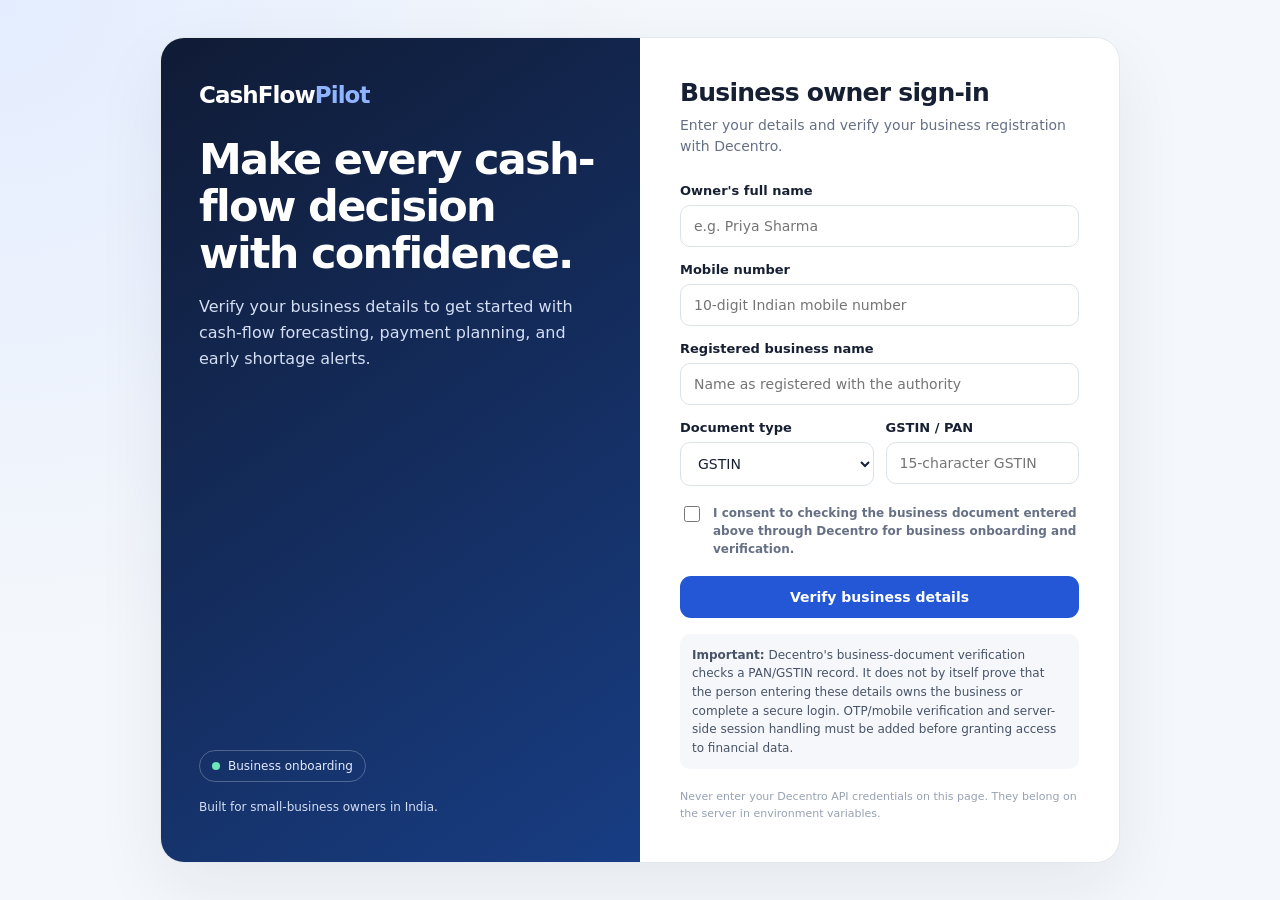
==== login.html @ 053ef5bf "feat: add business owner verification page" ====
<!doctype html>
<html lang="en">
<head>
  <meta charset="utf-8">
  <meta name="viewport" content="width=device-width, initial-scale=1">
  <meta name="theme-color" content="#0f172a">
  <title>CashFlowPilot | Business Owner Login</title>
  <style>
    :root { color-scheme: light; --ink:#172033; --muted:#667085; --line:#dbe2ea; --blue:#2457d6; --bg:#f4f7fb; }
    * { box-sizing:border-box; }
    body { margin:0; min-height:100vh; display:grid; place-items:center; padding:24px; font-family:Inter,ui-sans-serif,system-ui,-apple-system,BlinkMacSystemFont,"Segoe UI",sans-serif; color:var(--ink); background:radial-gradient(circle at top left,#e4edff 0,transparent 42%),var(--bg); }
    .shell { width:min(100%,960px); display:grid; grid-template-columns:1fr 1fr; overflow:hidden; border:1px solid #e3e8ef; border-radius:24px; background:white; box-shadow:0 24px 70px #18233a12; }
    .intro { padding:44px 38px; color:white; background:linear-gradient(145deg,#101b35,#183d83); display:flex; flex-direction:column; justify-content:space-between; gap:36px; }
    .brand { font-weight:800; letter-spacing:-.04em; font-size:23px; }
    .brand span { color:#90b4ff; }
    h1 { font-size:clamp(30px,4vw,43px); line-height:1.1; letter-spacing:-.04em; margin:28px 0 16px; }
    .intro p { color:#d4def4; line-height:1.65; margin:0; }
    .pill { display:inline-flex; align-items:center; gap:8px; width:max-content; border:1px solid #ffffff40; border-radius:999px; padding:8px 12px; font-size:12px; color:#e3ebff; }
    .dot { width:8px; height:8px; border-radius:50%; background:#6ee7b7; }
    .form-panel { padding:40px; }
    h2 { margin:0 0 8px; font-size:25px; letter-spacing:-.03em; }
    .sub { margin:0 0 26px; color:var(--muted); font-size:14px; line-height:1.5; }
    label { display:block; margin:15px 0 7px; font-size:13px; font-weight:650; }
    input,select { width:100%; padding:12px 13px; border:1px solid var(--line); border-radius:10px; background:#fff; font:inherit; font-size:14px; color:var(--ink); outline:none; }
    input:focus,select:focus { border-color:var(--blue); box-shadow:0 0 0 3px #2457d61a; }
    .split { display:grid; grid-template-columns:1fr 1fr; gap:12px; }
    .consent { display:flex; align-items:flex-start; gap:10px; margin:18px 0; font-size:12px; line-height:1.5; color:var(--muted); }
    .consent input { width:16px; height:16px; margin-top:2px; flex:none; }
    button { width:100%; border:0; border-radius:11px; background:var(--blue); color:white; padding:13px 16px; font:inherit; font-size:14px; font-weight:700; cursor:pointer; }
    button:disabled { opacity:.6; cursor:wait; }
    .notice { margin-top:16px; padding:12px; border-radius:10px; background:#f5f7fb; color:#475467; font-size:12px; line-height:1.55; }
    #result { display:none; margin-top:14px; padding:12px; border-radius:10px; font-size:13px; line-height:1.5; overflow-wrap:anywhere; }
    #result.show { display:block; } #result.ok { background:#ecfdf3; color:#05603a; } #result.err { background:#fff1f0; color:#b42318; }
    footer { margin-top:20px; color:#98a2b3; font-size:11px; line-height:1.5; }
    @media(max-width:720px) { .shell { grid-template-columns:1fr; } .intro { padding:28px; gap:20px; } .intro h1 { margin-top:18px; } .form-panel { padding:28px; } }
    @media(max-width:390px) { body { padding:10px; } .split { grid-template-columns:1fr; gap:0; } }
  </style>
</head>
<body>
  <main class="shell">
    <section class="intro" aria-label="CashFlowPilot introduction">
      <div>
        <div class="brand">CashFlow<span>Pilot</span></div>
        <h1>Make every cash-flow decision with confidence.</h1>
        <p>Verify your business details to get started with cash-flow forecasting, payment planning, and early shortage alerts.</p>
      </div>
      <div>
        <div class="pill"><span class="dot"></span> Business onboarding</div>
        <p style="font-size:12px;margin-top:16px">Built for small-business owners in India.</p>
      </div>
    </section>
    <section class="form-panel">
      <h2>Business owner sign-in</h2>
      <p class="sub">Enter your details and verify your business registration with Decentro.</p>
      <form id="verifyForm">
        <label for="ownerName">Owner's full name</label>
        <input id="ownerName" name="owner_name" autocomplete="name" maxlength="100" required placeholder="e.g. Priya Sharma">
        <label for="mobile">Mobile number</label>
        <input id="mobile" name="mobile" inputmode="numeric" autocomplete="tel" pattern="[6-9][0-9]{9}" maxlength="10" required placeholder="10-digit Indian mobile number">
        <label for="businessName">Registered business name</label>
        <input id="businessName" name="business_name" maxlength="150" required placeholder="Name as registered with the authority">
        <div class="split">
          <div>
            <label for="documentType">Document type</label>
            <select id="documentType" name="document_type">
              <option value="GSTIN">GSTIN</option>
              <option value="PAN">Business PAN</option>
            </select>
          </div>
          <div>
            <label for="documentNumber">GSTIN / PAN</label>
            <input id="documentNumber" name="id_number" required maxlength="15" autocomplete="off" placeholder="Enter business ID">
          </div>
        </div>
        <label class="consent" for="consent">
          <input id="consent" type="checkbox" required>
          <span>I consent to checking the business document entered above through Decentro for business onboarding and verification.</span>
        </label>
        <button id="submitButton" type="submit">Verify business details</button>
      </form>
      <div id="result" role="status" aria-live="polite"></div>
      <div class="notice"><strong>Important:</strong> Decentro's business-document verification checks a PAN/GSTIN record. It does not by itself prove that the person entering these details owns the business or complete a secure login. OTP/mobile verification and server-side session handling must be added before granting access to financial data.</div>
      <footer>Never enter your Decentro API credentials on this page. They belong on the server in environment variables.</footer>
    </section>
  </main>
  <script>
    const form = document.getElementById('verifyForm');
    const result = document.getElementById('result');
    const button = document.getElementById('submitButton');
    const documentType = document.getElementById('documentType');
    const documentNumber = document.getElementById('documentNumber');

    function updateDocumentHint() {
      documentNumber.placeholder = documentType.value === 'GSTIN' ? '15-character GSTIN' : '10-character business PAN';
      documentNumber.maxLength = documentType.value === 'GSTIN' ? 15 : 10;
    }
    documentType.addEventListener('change', updateDocumentHint);
    updateDocumentHint();

    form.addEventListener('submit', async (event) => {
      event.preventDefault();
      result.className = '';
      result.style.display = 'none';
      const payload = {
        owner_name: document.getElementById('ownerName').value.trim(),
        mobile: document.getElementById('mobile').value.trim(),
        business_name: document.getElementById('businessName').value.trim(),
        document_type: documentType.value,
        id_number: documentNumber.value.trim().toUpperCase(),
        consent: document.getElementById('consent').checked
      };
      button.disabled = true;
      button.textContent = 'Checking with Decentro…';
      try {
        const response = await fetch('/api/verify-business', {
          method: 'POST',
          headers: { 'Content-Type': 'application/json' },
          body: JSON.stringify(payload)
        });
        const data = await response.json().catch(() => ({}));
        result.textContent = data.message || (response.ok ? 'Verification completed.' : 'Verification could not be completed.');
        result.className = 'show ' + (response.ok && data.verified ? 'ok' : 'err');
        if (response.ok && data.verified) {
          result.textContent += ' The next step is mobile OTP verification before creating a login session.';
        }
      } catch (_) {
        result.textContent = 'Cannot reach the verification server. Start the Flask server and check your network connection.';
        result.className = 'show err';
      } finally {
        button.disabled = false;
        button.textContent = 'Verify business details';
      }
    });
  </script>
</body>
</html>
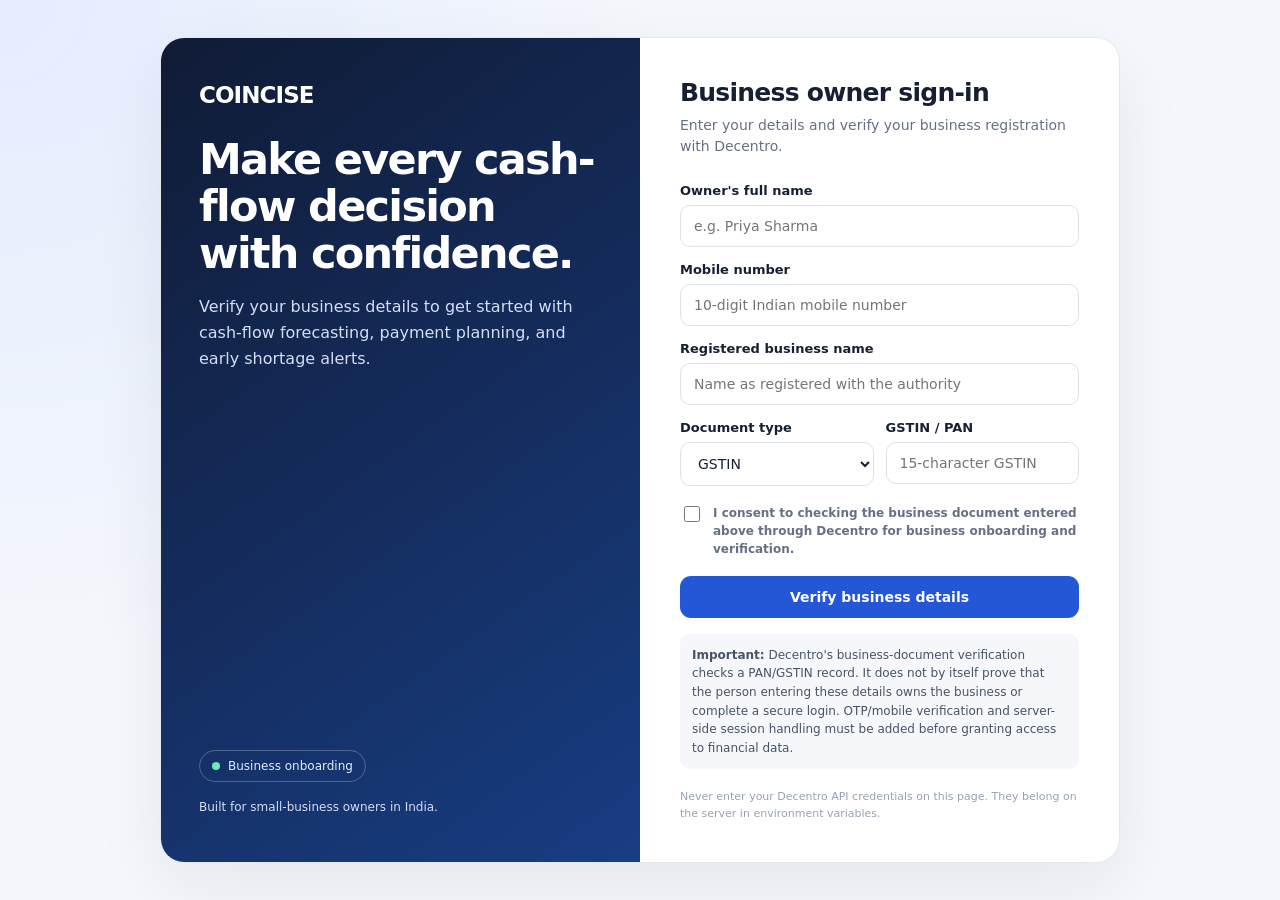
==== commit 7d4e3152: "Update remaining visible branding to COINCISE" ====
--- a/login.html
+++ b/login.html
@@ -4,7 +4,7 @@
   <meta charset="utf-8">
   <meta name="viewport" content="width=device-width, initial-scale=1">
   <meta name="theme-color" content="#0f172a">
-  <title>CashFlowPilot | Business Owner Login</title>
+  <title>COINCISE | Business Owner Login</title>
   <style>
     :root { color-scheme: light; --ink:#172033; --muted:#667085; --line:#dbe2ea; --blue:#2457d6; --bg:#f4f7fb; }
     * { box-sizing:border-box; }
@@ -38,9 +38,9 @@
 </head>
 <body>
   <main class="shell">
-    <section class="intro" aria-label="CashFlowPilot introduction">
+    <section class="intro" aria-label="COINCISE introduction">
       <div>
-        <div class="brand">CashFlow<span>Pilot</span></div>
+        <div class="brand">COINCISE</div>
         <h1>Make every cash-flow decision with confidence.</h1>
         <p>Verify your business details to get started with cash-flow forecasting, payment planning, and early shortage alerts.</p>
       </div>
